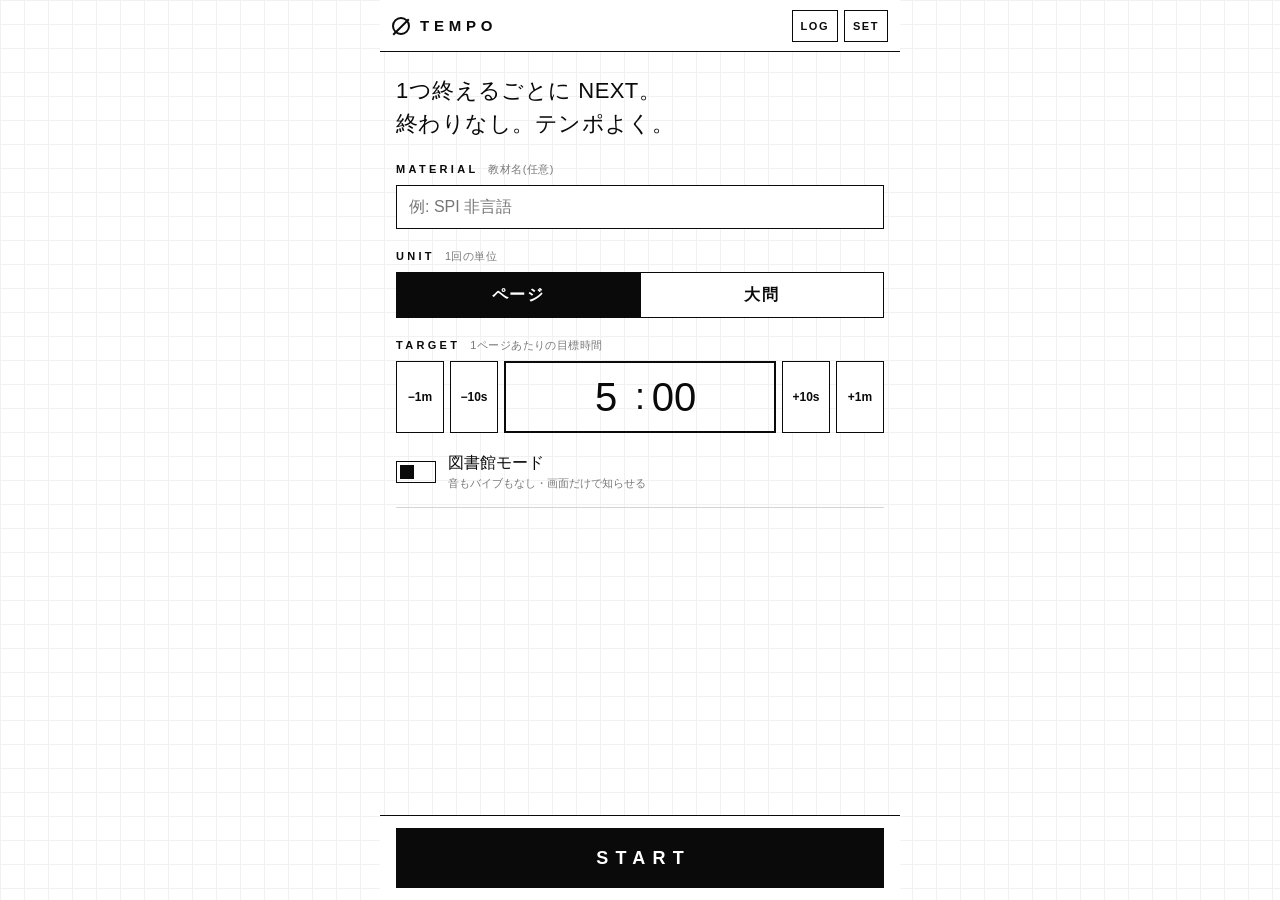
==== tempo/index.html @ 5a0338f0 "Add TEMPO: endless per-page/problem timer with slump warnings New standalone PWA under tempo/ (own m" ====
<!doctype html>
<html lang="ja">
<head>
  <meta charset="utf-8">
  <meta name="viewport" content="width=device-width, initial-scale=1, viewport-fit=cover">
  <meta name="theme-color" content="#ffffff">
  <meta name="apple-mobile-web-app-capable" content="yes">
  <meta name="apple-mobile-web-app-status-bar-style" content="default">
  <meta name="apple-mobile-web-app-title" content="TEMPO">
  <title>TEMPO</title>
  <link rel="manifest" href="manifest.webmanifest">
  <link rel="icon" href="icons/icon.svg" type="image/svg+xml">
  <link rel="apple-touch-icon" href="icons/icon-192.png">
  <link rel="stylesheet" href="style.css?v=1">
</head>
<body>
  <!-- スタート -->
  <section id="setup" class="screen">
    <header class="bar">
      <span class="logo" aria-label="TEMPO"><span class="logo-mark" aria-hidden="true"></span>TEMPO</span>
      <button class="icon-btn" data-go="history" aria-label="履歴">LOG</button>
      <button class="icon-btn" data-go="settings" aria-label="設定">SET</button>
    </header>
    <div class="content">
      <p class="lead">1つ終えるごとに NEXT。<br>終わりなし。テンポよく。</p>

      <label class="field">
        <span class="field-label">MATERIAL<small>教材名(任意)</small></span>
        <input id="setup-title" type="text" maxlength="24" placeholder="例: SPI 非言語" list="title-list" autocomplete="off">
        <datalist id="title-list"></datalist>
      </label>

      <div class="field">
        <span class="field-label">UNIT<small>1回の単位</small></span>
        <div id="setup-unit" class="seg" role="radiogroup" aria-label="単位"></div>
      </div>

      <div class="field">
        <span class="field-label">TARGET<small>1<span class="unit-name">ページ</span>あたりの目標時間</small></span>
        <div class="target">
          <button class="step" data-step="-60" aria-label="1分減らす">−1m</button>
          <button class="step" data-step="-10" aria-label="10秒減らす">−10s</button>
          <div class="target-input">
            <input id="setup-min" type="number" inputmode="numeric" min="0" max="180" aria-label="分">
            <span>:</span>
            <input id="setup-sec" type="number" inputmode="numeric" min="0" max="59" step="5" aria-label="秒">
          </div>
          <button class="step" data-step="10" aria-label="10秒増やす">+10s</button>
          <button class="step" data-step="60" aria-label="1分増やす">+1m</button>
        </div>
      </div>

      <label class="toggle">
        <input id="setup-library" type="checkbox">
        <span class="toggle-box" aria-hidden="true"></span>
        <span>図書館モード<small>音もバイブもなし・画面だけで知らせる</small></span>
      </label>

      <div id="setup-last" class="last"></div>
    </div>
    <footer class="foot">
      <button id="btn-start" class="primary">START</button>
    </footer>
  </section>

  <!-- 計測 -->
  <section id="play" class="screen" hidden>
    <header class="bar play-bar">
      <span id="play-title" class="play-title"></span>
      <span id="play-total" class="play-total num">0:00</span>
      <button id="btn-library" class="icon-btn" aria-pressed="false" aria-label="図書館モード">LIB</button>
      <button id="btn-exit" class="exit" aria-label="終了">EXIT</button>
    </header>
    <div id="banner" class="banner" role="status" aria-live="polite"></div>
    <div class="play-main">
      <div class="ring-wrap">
        <svg id="ring" class="ring" viewBox="0 0 200 200" aria-hidden="true">
          <g id="ring-ticks"></g>
          <circle class="ring-track" cx="100" cy="100" r="84"/>
          <circle id="ring-1" class="ring-arc" cx="100" cy="100" r="84"/>
          <circle id="ring-2" class="ring-arc over" cx="100" cy="100" r="72"/>
        </svg>
        <div class="ring-center">
          <div id="play-no" class="ring-no">No. 1</div>
          <div id="play-lap" class="ring-lap num">0:00</div>
          <div id="play-target" class="ring-target num"></div>
        </div>
      </div>
      <div id="play-stats" class="stats"></div>
      <div id="play-bars" class="bars" aria-label="各回の時間"></div>
    </div>
    <footer class="foot play-foot">
      <div class="sub-row">
        <button id="btn-pause" class="ghost">PAUSE</button>
        <button id="btn-undo" class="ghost">UNDO</button>
      </div>
      <button id="btn-next" class="primary next">NEXT</button>
    </footer>
  </section>

  <!-- リザルト -->
  <section id="result" class="screen" hidden>
    <header class="bar"><span class="logo"><span class="logo-mark" aria-hidden="true"></span>RESULT</span></header>
    <div class="content">
      <div id="result-head" class="result-head"></div>
      <div id="result-stats" class="stats wide"></div>
      <div id="result-bars" class="bars tall"></div>
      <label class="field">
        <span class="field-label">COMMENT<small>ひとこと</small></span>
        <textarea id="result-comment" rows="3" maxlength="200" placeholder="例: 後半ダレた。図形問題で止まりがち"></textarea>
      </label>
    </div>
    <footer class="foot">
      <button id="btn-save" class="primary">記録して終了</button>
    </footer>
  </section>

  <!-- 履歴 -->
  <section id="history" class="screen" hidden>
    <header class="bar">
      <button class="icon-btn" data-go="setup" aria-label="戻る">←</button>
      <span class="logo">LOG</span>
    </header>
    <div class="content" id="history-body"></div>
  </section>

  <!-- 設定 -->
  <section id="settings" class="screen" hidden>
    <header class="bar">
      <button class="icon-btn" data-go="setup" aria-label="戻る">←</button>
      <span class="logo">SETTINGS</span>
    </header>
    <div class="content">
      <form id="settings-form" class="form">
        <h3>警告のタイミング</h3>
        <label class="num-field"><span>注意<small>目標の何%を超えたら</small></span><span><input name="cautionPct" type="number" min="50" max="300" step="5" required>%</span></label>
        <label class="num-field"><span>警告(ダレ)<small>目標の何%を超えたら・画面反転</small></span><span><input name="warnPct" type="number" min="60" max="500" step="5" required>%</span></label>
        <label class="num-field"><span>ペース低下<small>直近の平均が全体平均の何%以上</small></span><span><input name="slumpPct" type="number" min="105" max="300" step="5" required>%</span></label>
        <label class="num-field"><span>直近として見る数<small>ペース低下の判定に使う</small></span><span><input name="slumpWindow" type="number" min="2" max="10" required>回</span></label>
        <h3>通知</h3>
        <label class="toggle"><input name="sound" type="checkbox"><span class="toggle-box" aria-hidden="true"></span><span>音とバイブ<small>図書館モード中は常にオフ</small></span></label>
        <label class="toggle"><input name="libraryDefault" type="checkbox"><span class="toggle-box" aria-hidden="true"></span><span>図書館モードを最初からオン</span></label>
        <button type="submit" class="primary">保存</button>
      </form>
      <div class="form">
        <h3>バックアップ</h3>
        <p class="muted">記録はこの端末のブラウザ内に保存されます。</p>
        <button id="btn-export" class="ghost wide">書き出す (JSON)</button>
        <label class="ghost wide file-btn">読み込む<input id="input-import" type="file" accept="application/json,.json" hidden></label>
        <button id="btn-clear" class="ghost wide danger">全記録を削除</button>
        <h3>バージョン</h3>
        <div id="version" class="version"></div>
      </div>
    </div>
  </section>

  <!-- 記録詳細 -->
  <dialog id="detail">
    <div id="detail-body"></div>
    <label class="field">
      <span class="field-label">COMMENT<small>ひとこと</small></span>
      <textarea id="detail-comment" rows="3" maxlength="200"></textarea>
    </label>
    <div class="dialog-actions">
      <button id="btn-detail-delete" class="ghost danger">削除</button>
      <button id="btn-detail-save" class="ghost">保存</button>
      <button id="btn-detail-close" class="ghost">閉じる</button>
    </div>
  </dialog>

  <div class="frame" aria-hidden="true"></div>

  <script src="app.js?v=1"></script>
</body>
</html>
---- tempo/style.css ----
/* TEMPO — 白黒・幾何学。角は丸めず、1px の罫線と方眼で組む */
:root {
  --bg: #ffffff;
  --ink: #0a0a0a;
  --line: #d4d4d4;   /* 罫線・未達のトラック */
  --muted: #7a7a7a;  /* 補足の文字 */
  --soft: #bdbdbd;   /* 目標内の棒 */
  --grid: #f1f1f1;   /* 方眼 */
  color-scheme: light;
}
/* 図書館モード: 黒基調でまぶしさを抑える */
body.lib {
  --bg: #0a0a0a;
  --ink: #f2f2f2;
  --line: #333333;
  --muted: #8c8c8c;
  --soft: #5a5a5a;
  --grid: #141414;
  color-scheme: dark;
}
/* 警告(通常モード): 画面全体の白黒を反転 */
body.invert:not(.lib) {
  --bg: #0a0a0a;
  --ink: #ffffff;
  --line: #3a3a3a;
  --muted: #a0a0a0;
  --soft: #5f5f5f;
  --grid: #161616;
}

* { box-sizing: border-box; border-radius: 0; }
html, body { height: 100%; margin: 0; }
body {
  background-color: var(--bg);
  background-image:
    linear-gradient(var(--grid) 1px, transparent 1px),
    linear-gradient(90deg, var(--grid) 1px, transparent 1px);
  background-size: 24px 24px;
  color: var(--ink);
  font-family: "Helvetica Neue", Helvetica, Arial, "Hiragino Kaku Gothic ProN", "Hiragino Sans", "Noto Sans JP", sans-serif;
  -webkit-tap-highlight-color: transparent;
  overscroll-behavior: none;
  transition: background-color .25s, color .25s;
}
button, input, textarea { font: inherit; color: inherit; }
.num, .stat-val, .bar-num { font-variant-numeric: tabular-nums; }

.screen {
  display: flex; flex-direction: column;
  height: 100dvh; max-width: 520px; margin: 0 auto;
  padding-top: env(safe-area-inset-top);
}
.screen[hidden] { display: none; }

/* ---- バー ---- */
.bar {
  display: flex; align-items: center; gap: 6px;
  height: 52px; padding: 0 12px;
  border-bottom: 1px solid var(--ink);
  background: var(--bg);
}
.logo {
  flex: 1; display: inline-flex; align-items: center; gap: 10px;
  font-weight: 700; letter-spacing: .32em; font-size: 15px;
}
.logo-mark {
  width: 18px; height: 18px; border: 2px solid var(--ink); border-radius: 50%;
  position: relative;
}
.logo-mark::after { /* 円に斜めの1本線 */
  content: ""; position: absolute; left: 50%; top: -3px; width: 2px; height: 22px;
  background: var(--ink); transform: translateX(-50%) rotate(45deg);
}
.icon-btn {
  min-width: 44px; height: 32px; padding: 0 8px;
  background: none; border: 1px solid var(--ink);
  font-size: 11px; font-weight: 700; letter-spacing: .14em; cursor: pointer;
}
.icon-btn[aria-pressed="true"] { background: var(--ink); color: var(--bg); }

.content { flex: 1; overflow-y: auto; padding: 18px 16px 24px; }
.foot {
  display: flex; flex-direction: column; gap: 8px;
  padding: 12px 16px calc(12px + env(safe-area-inset-bottom));
  border-top: 1px solid var(--ink); background: var(--bg);
}
.muted { color: var(--muted); font-size: 12px; }

/* ---- ボタン ---- */
.primary {
  width: 100%; min-height: 60px; border: 0;
  background: var(--ink); color: var(--bg);
  font-size: 18px; font-weight: 700; letter-spacing: .4em; text-indent: .4em; cursor: pointer;
}
.primary:active { opacity: .82; }
.ghost {
  min-height: 44px; padding: 0 14px;
  background: var(--bg); border: 1px solid var(--ink);
  font-size: 12px; font-weight: 700; letter-spacing: .16em; cursor: pointer;
}
.ghost.wide { width: 100%; display: flex; align-items: center; justify-content: center; }
.ghost.danger { border-style: dashed; }
.ghost:disabled { opacity: .35; }
.file-btn { cursor: pointer; }

/* ---- スタート ---- */
.lead { margin: 4px 0 22px; font-size: 22px; font-weight: 300; line-height: 1.5; letter-spacing: .02em; }
.field { display: block; margin-bottom: 20px; }
.field-label {
  display: flex; align-items: baseline; gap: 10px; margin-bottom: 8px;
  font-size: 11px; font-weight: 700; letter-spacing: .3em;
}
.field-label small { font-size: 11px; font-weight: 400; letter-spacing: .04em; color: var(--muted); }
.field input[type=text], .field textarea {
  width: 100%; padding: 12px; font-size: 16px;
  background: var(--bg); border: 1px solid var(--ink); resize: vertical;
}
.seg { display: flex; border: 1px solid var(--ink); }
.seg button {
  flex: 1; min-height: 44px; border: 0; background: var(--bg); cursor: pointer;
  font-weight: 700; letter-spacing: .1em;
}
.seg button + button { border-left: 1px solid var(--ink); }
.seg button[aria-checked="true"] { background: var(--ink); color: var(--bg); }
.target { display: flex; align-items: stretch; gap: 6px; }
.step {
  width: 48px; border: 1px solid var(--ink); background: var(--bg);
  font-size: 12px; font-weight: 700; cursor: pointer; font-variant-numeric: tabular-nums;
}
.target-input {
  flex: 1; display: flex; align-items: center; justify-content: center;
  border: 2px solid var(--ink); height: 72px;
}
.target-input input {
  width: 2.6ch; border: 0; background: none; text-align: center;
  font-size: 40px; font-weight: 200; font-variant-numeric: tabular-nums;
  -moz-appearance: textfield;
}
.target-input input::-webkit-outer-spin-button, .target-input input::-webkit-inner-spin-button { -webkit-appearance: none; margin: 0; }
.target-input span { font-size: 36px; font-weight: 200; }
.toggle { display: flex; align-items: center; gap: 12px; margin: 6px 0 16px; cursor: pointer; }
.toggle input { position: absolute; opacity: 0; pointer-events: none; }
.toggle-box { flex: none; width: 40px; height: 22px; border: 1px solid var(--ink); position: relative; }
.toggle-box::after {
  content: ""; position: absolute; top: 3px; left: 3px; width: 14px; height: 14px; background: var(--ink);
  transition: transform .15s;
}
.toggle input:checked + .toggle-box { background: var(--ink); }
.toggle input:checked + .toggle-box::after { background: var(--bg); transform: translateX(18px); }
.toggle input:focus-visible + .toggle-box { outline: 2px solid var(--ink); outline-offset: 2px; }
.toggle small { display: block; color: var(--muted); font-size: 11px; margin-top: 2px; }
.last { border-top: 1px solid var(--line); padding-top: 12px; font-size: 12px; color: var(--muted); line-height: 1.6; }

/* ---- 計測 ---- */
.play-bar { gap: 8px; }
.play-title { flex: 1; font-size: 12px; font-weight: 700; letter-spacing: .12em; overflow: hidden; white-space: nowrap; text-overflow: ellipsis; }
.play-total { font-size: 13px; color: var(--muted); }
.exit {
  height: 24px; padding: 0 6px; border: 1px solid var(--muted); background: none; color: var(--muted);
  font-size: 9px; font-weight: 700; letter-spacing: .16em; cursor: pointer;
}
.banner {
  height: 34px; display: flex; align-items: center; justify-content: center;
  font-size: 13px; font-weight: 700; letter-spacing: .08em;
  border-bottom: 1px solid var(--line); color: var(--muted);
}
.banner.caution { background: var(--ink); color: var(--bg); border-color: var(--ink); }
.banner.slump {
  color: var(--ink);
  background: repeating-linear-gradient(135deg, var(--bg) 0 8px, var(--line) 8px 9px);
}
.banner.warn { background: var(--ink); color: var(--bg); letter-spacing: .14em; }
.play-main { flex: 1; overflow-y: auto; display: flex; flex-direction: column; align-items: stretch; padding: 10px 16px 6px; gap: 12px; }

.ring-wrap { position: relative; width: min(64vw, 250px); aspect-ratio: 1; margin: 0 auto; }
.ring { width: 100%; height: 100%; transform: rotate(-90deg); }
.ring-track { fill: none; stroke: var(--line); stroke-width: 2; }
.ring-arc { fill: none; stroke: var(--ink); stroke-width: 6; stroke-linecap: butt; transition: stroke-width .2s; }
.ring-arc.over { stroke-width: 3; }
.ring-tick { stroke: var(--ink); stroke-width: 1; }
.ring-tick.mark { stroke-width: 3; }
body.caution .ring-arc { stroke-width: 10; }
body.caution .ring-arc.over, body.warn .ring-arc.over { stroke-width: 6; }
.ring-center { position: absolute; inset: 0; display: flex; flex-direction: column; align-items: center; justify-content: center; }
.ring-no { font-size: 12px; font-weight: 700; letter-spacing: .3em; }
.ring-lap { font-size: clamp(44px, 15vw, 60px); font-weight: 200; line-height: 1.1; }
body.caution .ring-lap, body.warn .ring-lap { font-weight: 500; }
.ring-target { font-size: 12px; color: var(--muted); letter-spacing: .06em; }

.stats { display: grid; grid-template-columns: repeat(3, 1fr); border: 1px solid var(--ink); }
.stats.wide { margin: 14px 0; }
.stat { padding: 8px 10px; border-right: 1px solid var(--line); border-bottom: 1px solid var(--line); min-width: 0; }
.stat:nth-child(3n) { border-right: 0; }
.stats .stat:nth-last-child(-n+3) { border-bottom: 0; }
.stat-label { font-size: 9px; font-weight: 700; letter-spacing: .22em; color: var(--muted); }
.stat-label small { letter-spacing: .02em; font-weight: 400; }
.stat-val { font-size: 19px; font-weight: 300; margin-top: 2px; white-space: nowrap; }
.stat.key .stat-val { font-weight: 600; }

.bars { position: relative; height: 64px; border-bottom: 1px solid var(--ink); display: flex; align-items: flex-end; gap: 2px; }
.bars.tall { height: 120px; margin-bottom: 18px; }
.bars .b { flex: 1 1 0; max-width: 16px; background: var(--soft); min-height: 2px; }
.bars .b.over { background: var(--ink); }
.bars .b.cur { background: none; border: 1px dashed var(--ink); border-bottom: 0; }
.bars .t { position: absolute; left: 0; right: 0; border-top: 1px dashed var(--muted); pointer-events: none; }
.bars .t span { position: absolute; right: 0; top: -15px; font-size: 9px; letter-spacing: .1em; color: var(--muted); background: var(--bg); padding: 0 2px; }
.bars-empty { align-self: center; width: 100%; text-align: center; color: var(--muted); font-size: 11px; letter-spacing: .1em; }

.play-foot { gap: 8px; }
.sub-row { display: flex; gap: 8px; }
.sub-row .ghost { flex: 1; min-height: 40px; }
.next { min-height: 104px; font-size: 26px; letter-spacing: .6em; text-indent: .6em; }
body.paused .ring-lap, body.paused .ring-arc { opacity: .3; }

/* 警告(ダレ): 縁を斜線で囲んで点滅 */
.frame { display: none; }
body.warn .frame {
  display: block; position: fixed; inset: 0; pointer-events: none; z-index: 30;
  border: 10px solid transparent;
  border-image: repeating-linear-gradient(45deg, var(--ink) 0 8px, transparent 8px 16px) 10;
  animation: blink 1s steps(2, start) infinite;
}
@keyframes blink { to { visibility: hidden; } }
@media (prefers-reduced-motion: reduce) { body.warn .frame { animation: none; } }

/* ---- リザルト ---- */
.result-head { text-align: center; padding: 8px 0 4px; }
.result-head .cap { font-size: 11px; font-weight: 700; letter-spacing: .3em; }
.result-head .big { font-size: 64px; font-weight: 200; line-height: 1.1; font-variant-numeric: tabular-nums; }
.result-head .sub { font-size: 13px; color: var(--muted); }

/* ---- 履歴 ---- */
.h-section { font-size: 11px; font-weight: 700; letter-spacing: .3em; margin: 0 0 8px; }
.trend { border: 1px solid var(--ink); padding: 10px; margin-bottom: 20px; }
.trend select { width: 100%; margin-bottom: 8px; padding: 8px; border: 1px solid var(--ink); background: var(--bg); font-size: 14px; }
.trend svg { display: block; width: 100%; height: auto; }
.trend-axis { fill: var(--muted); font-size: 10px; font-variant-numeric: tabular-nums; }
.list { display: grid; gap: 0; border-top: 1px solid var(--ink); }
.row {
  display: grid; grid-template-columns: 1fr auto; gap: 4px 10px; align-items: baseline;
  padding: 12px 2px; border: 0; border-bottom: 1px solid var(--line); background: none; text-align: left; width: 100%; cursor: pointer;
}
.row .r-title { font-weight: 700; font-size: 14px; }
.row .r-avg { font-size: 22px; font-weight: 300; font-variant-numeric: tabular-nums; text-align: right; }
.row .r-sub { grid-column: 1 / -1; font-size: 11px; color: var(--muted); letter-spacing: .02em; }
.row .r-comment { grid-column: 1 / -1; font-size: 12px; }
.empty { text-align: center; color: var(--muted); padding: 40px 0; font-size: 13px; letter-spacing: .06em; }

/* ---- 設定 ---- */
.form { display: grid; gap: 12px; margin-bottom: 26px; }
.form h3 { margin: 6px 0 0; font-size: 11px; letter-spacing: .3em; }
.form p { margin: 0; }
.num-field { display: flex; align-items: center; justify-content: space-between; gap: 10px; border-bottom: 1px solid var(--line); padding-bottom: 10px; }
.num-field small { display: block; color: var(--muted); font-size: 11px; }
.num-field input { width: 72px; padding: 8px; text-align: right; border: 1px solid var(--ink); background: var(--bg); font-size: 16px; font-variant-numeric: tabular-nums; }
.version { font-size: 13px; font-variant-numeric: tabular-nums; }
.version.mixed { font-weight: 700; border: 1px dashed var(--ink); padding: 8px; }

dialog {
  background: var(--bg); color: var(--ink); border: 1px solid var(--ink);
  width: min(92vw, 460px); padding: 16px; max-height: 90dvh;
}
dialog::backdrop { background: rgba(0, 0, 0, .55); }
.dialog-actions { display: flex; justify-content: flex-end; gap: 8px; }
.d-title { font-weight: 700; font-size: 15px; margin-bottom: 4px; }
.d-sub { color: var(--muted); font-size: 12px; margin-bottom: 10px; }
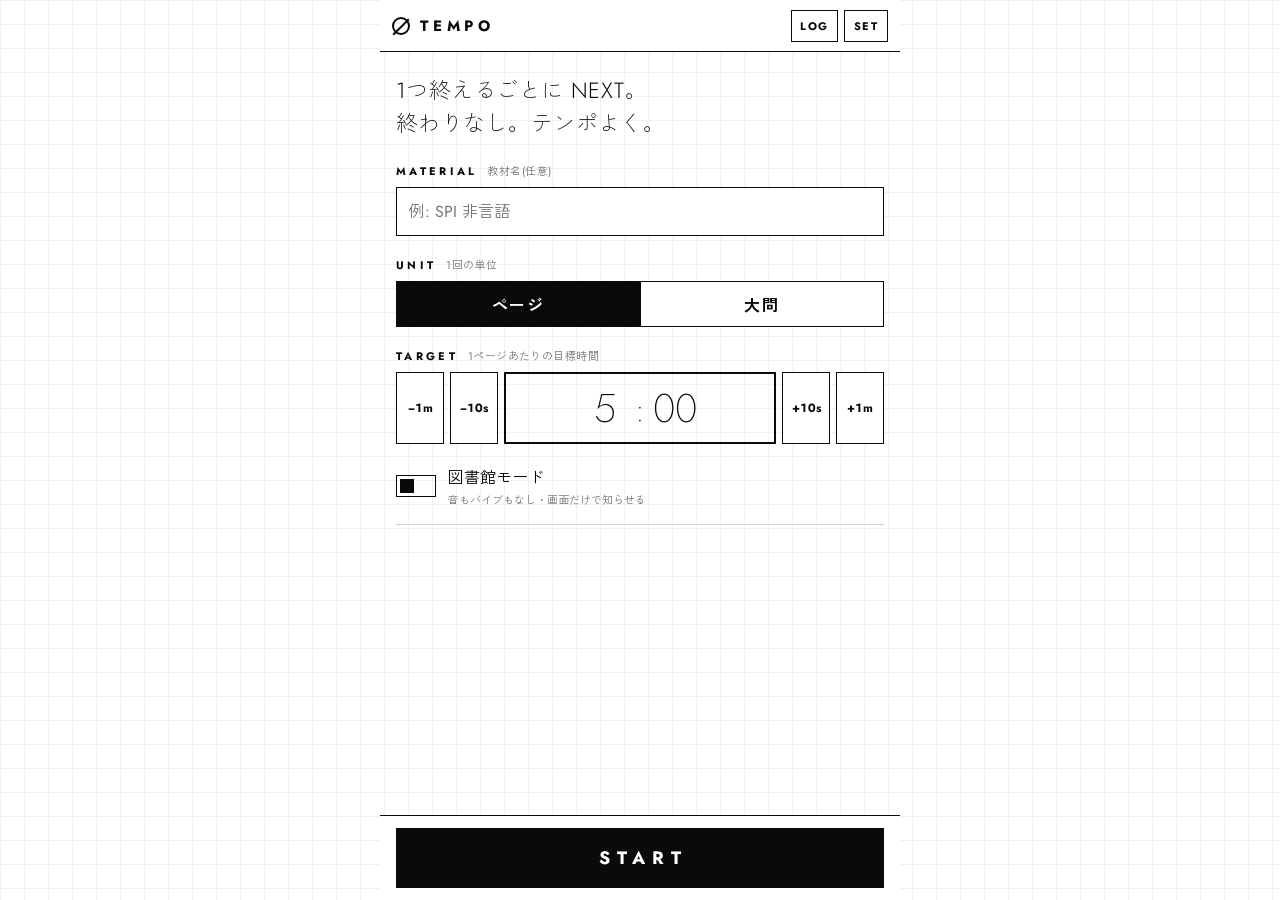
==== commit 57178bf0: "TEMPO: use Google Fonts (Jost + Zen Kaku Gothic New) - Jost for Latin/digits (geometric, tabular fig" ====
--- a/tempo/index.html
+++ b/tempo/index.html
@@ -11,7 +11,11 @@
   <link rel="manifest" href="manifest.webmanifest">
   <link rel="icon" href="icons/icon.svg" type="image/svg+xml">
   <link rel="apple-touch-icon" href="icons/icon-192.png">
-  <link rel="stylesheet" href="style.css?v=1">
+  <!-- Google Fonts: 英数字は幾何学的な Jost、日本語は Zen Kaku Gothic New -->
+  <link rel="preconnect" href="https://fonts.googleapis.com">
+  <link rel="preconnect" href="https://fonts.gstatic.com" crossorigin>
+  <link rel="stylesheet" crossorigin="anonymous" href="https://fonts.googleapis.com/css2?family=Jost:wght@200..700&family=Zen+Kaku+Gothic+New:wght@400;500;700&display=swap">
+  <link rel="stylesheet" href="style.css?v=2">
 </head>
 <body>
   <!-- スタート -->
@@ -170,6 +174,6 @@
 
   <div class="frame" aria-hidden="true"></div>
 
-  <script src="app.js?v=1"></script>
+  <script src="app.js?v=2"></script>
 </body>
 </html>
--- a/tempo/style.css
+++ b/tempo/style.css
@@ -37,7 +37,8 @@
     linear-gradient(90deg, var(--grid) 1px, transparent 1px);
   background-size: 24px 24px;
   color: var(--ink);
-  font-family: "Helvetica Neue", Helvetica, Arial, "Hiragino Kaku Gothic ProN", "Hiragino Sans", "Noto Sans JP", sans-serif;
+  /* 英数字は Jost(幾何学・数字の幅をそろえられる)、日本語は Zen Kaku Gothic New。読み込み前・オフライン初回はシステムフォント */
+  font-family: "Jost", "Zen Kaku Gothic New", "Hiragino Kaku Gothic ProN", "Hiragino Sans", "Noto Sans JP", sans-serif;
   -webkit-tap-highlight-color: transparent;
   overscroll-behavior: none;
   transition: background-color .25s, color .25s;
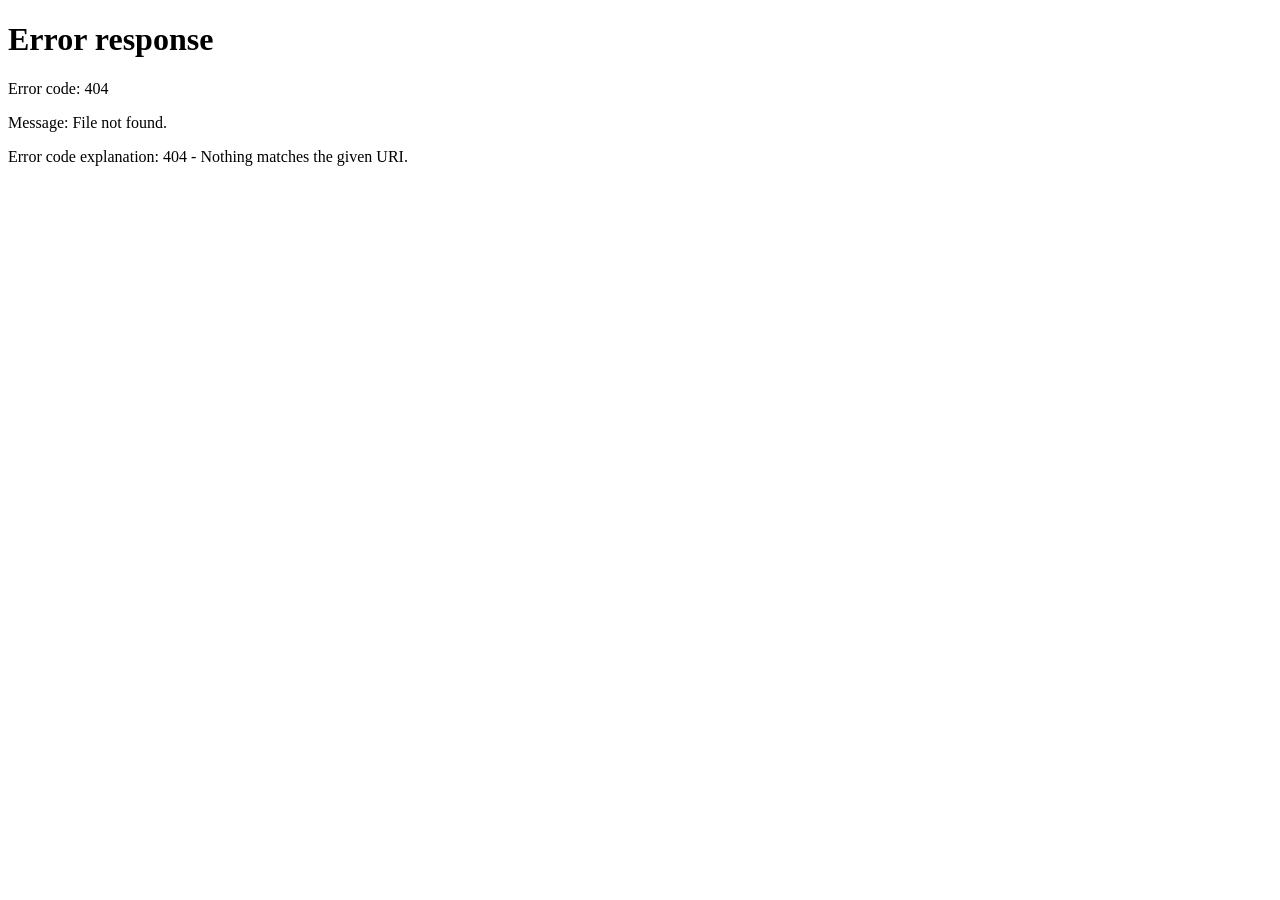
==== commit 5d3628d0: "Move TEMPO to its own repo; leave a redirect at tempo/ TEMPO's scope (/PWA-app/tempo/) sat inside th" ====
--- a/tempo/index.html
+++ b/tempo/index.html
@@ -2,178 +2,37 @@
 <html lang="ja">
 <head>
   <meta charset="utf-8">
-  <meta name="viewport" content="width=device-width, initial-scale=1, viewport-fit=cover">
-  <meta name="theme-color" content="#ffffff">
-  <meta name="apple-mobile-web-app-capable" content="yes">
-  <meta name="apple-mobile-web-app-status-bar-style" content="default">
-  <meta name="apple-mobile-web-app-title" content="TEMPO">
-  <title>TEMPO</title>
-  <link rel="manifest" href="manifest.webmanifest">
-  <link rel="icon" href="icons/icon.svg" type="image/svg+xml">
-  <link rel="apple-touch-icon" href="icons/icon-192.png">
-  <!-- Google Fonts: 英数字は幾何学的な Jost、日本語は Zen Kaku Gothic New -->
-  <link rel="preconnect" href="https://fonts.googleapis.com">
-  <link rel="preconnect" href="https://fonts.gstatic.com" crossorigin>
-  <link rel="stylesheet" crossorigin="anonymous" href="https://fonts.googleapis.com/css2?family=Jost:wght@200..700&family=Zen+Kaku+Gothic+New:wght@400;500;700&display=swap">
-  <link rel="stylesheet" href="style.css?v=2">
+  <meta name="viewport" content="width=device-width, initial-scale=1">
+  <meta name="robots" content="noindex">
+  <title>TEMPO は移転しました</title>
+  <style>
+    body { margin: 0; min-height: 100dvh; display: grid; place-items: center; background: #fff; color: #0a0a0a;
+      font-family: "Helvetica Neue", Helvetica, Arial, "Hiragino Kaku Gothic ProN", "Noto Sans JP", sans-serif; }
+    main { max-width: 320px; padding: 24px; border: 1px solid #0a0a0a; text-align: center; line-height: 1.7; }
+    h1 { font-size: 15px; letter-spacing: .32em; margin: 0 0 12px; }
+    a { display: block; margin-top: 16px; padding: 14px; background: #0a0a0a; color: #fff; text-decoration: none; font-weight: 700; letter-spacing: .1em; }
+  </style>
 </head>
 <body>
-  <!-- スタート -->
-  <section id="setup" class="screen">
-    <header class="bar">
-      <span class="logo" aria-label="TEMPO"><span class="logo-mark" aria-hidden="true"></span>TEMPO</span>
-      <button class="icon-btn" data-go="history" aria-label="履歴">LOG</button>
-      <button class="icon-btn" data-go="settings" aria-label="設定">SET</button>
-    </header>
-    <div class="content">
-      <p class="lead">1つ終えるごとに NEXT。<br>終わりなし。テンポよく。</p>
-
-      <label class="field">
-        <span class="field-label">MATERIAL<small>教材名(任意)</small></span>
-        <input id="setup-title" type="text" maxlength="24" placeholder="例: SPI 非言語" list="title-list" autocomplete="off">
-        <datalist id="title-list"></datalist>
-      </label>
-
-      <div class="field">
-        <span class="field-label">UNIT<small>1回の単位</small></span>
-        <div id="setup-unit" class="seg" role="radiogroup" aria-label="単位"></div>
-      </div>
-
-      <div class="field">
-        <span class="field-label">TARGET<small>1<span class="unit-name">ページ</span>あたりの目標時間</small></span>
-        <div class="target">
-          <button class="step" data-step="-60" aria-label="1分減らす">−1m</button>
-          <button class="step" data-step="-10" aria-label="10秒減らす">−10s</button>
-          <div class="target-input">
-            <input id="setup-min" type="number" inputmode="numeric" min="0" max="180" aria-label="分">
-            <span>:</span>
-            <input id="setup-sec" type="number" inputmode="numeric" min="0" max="59" step="5" aria-label="秒">
-          </div>
-          <button class="step" data-step="10" aria-label="10秒増やす">+10s</button>
-          <button class="step" data-step="60" aria-label="1分増やす">+1m</button>
-        </div>
-      </div>
-
-      <label class="toggle">
-        <input id="setup-library" type="checkbox">
-        <span class="toggle-box" aria-hidden="true"></span>
-        <span>図書館モード<small>音もバイブもなし・画面だけで知らせる</small></span>
-      </label>
-
-      <div id="setup-last" class="last"></div>
-    </div>
-    <footer class="foot">
-      <button id="btn-start" class="primary">START</button>
-    </footer>
-  </section>
-
-  <!-- 計測 -->
-  <section id="play" class="screen" hidden>
-    <header class="bar play-bar">
-      <span id="play-title" class="play-title"></span>
-      <span id="play-total" class="play-total num">0:00</span>
-      <button id="btn-library" class="icon-btn" aria-pressed="false" aria-label="図書館モード">LIB</button>
-      <button id="btn-exit" class="exit" aria-label="終了">EXIT</button>
-    </header>
-    <div id="banner" class="banner" role="status" aria-live="polite"></div>
-    <div class="play-main">
-      <div class="ring-wrap">
-        <svg id="ring" class="ring" viewBox="0 0 200 200" aria-hidden="true">
-          <g id="ring-ticks"></g>
-          <circle class="ring-track" cx="100" cy="100" r="84"/>
-          <circle id="ring-1" class="ring-arc" cx="100" cy="100" r="84"/>
-          <circle id="ring-2" class="ring-arc over" cx="100" cy="100" r="72"/>
-        </svg>
-        <div class="ring-center">
-          <div id="play-no" class="ring-no">No. 1</div>
-          <div id="play-lap" class="ring-lap num">0:00</div>
-          <div id="play-target" class="ring-target num"></div>
-        </div>
-      </div>
-      <div id="play-stats" class="stats"></div>
-      <div id="play-bars" class="bars" aria-label="各回の時間"></div>
-    </div>
-    <footer class="foot play-foot">
-      <div class="sub-row">
-        <button id="btn-pause" class="ghost">PAUSE</button>
-        <button id="btn-undo" class="ghost">UNDO</button>
-      </div>
-      <button id="btn-next" class="primary next">NEXT</button>
-    </footer>
-  </section>
-
-  <!-- リザルト -->
-  <section id="result" class="screen" hidden>
-    <header class="bar"><span class="logo"><span class="logo-mark" aria-hidden="true"></span>RESULT</span></header>
-    <div class="content">
-      <div id="result-head" class="result-head"></div>
-      <div id="result-stats" class="stats wide"></div>
-      <div id="result-bars" class="bars tall"></div>
-      <label class="field">
-        <span class="field-label">COMMENT<small>ひとこと</small></span>
-        <textarea id="result-comment" rows="3" maxlength="200" placeholder="例: 後半ダレた。図形問題で止まりがち"></textarea>
-      </label>
-    </div>
-    <footer class="foot">
-      <button id="btn-save" class="primary">記録して終了</button>
-    </footer>
-  </section>
-
-  <!-- 履歴 -->
-  <section id="history" class="screen" hidden>
-    <header class="bar">
-      <button class="icon-btn" data-go="setup" aria-label="戻る">←</button>
-      <span class="logo">LOG</span>
-    </header>
-    <div class="content" id="history-body"></div>
-  </section>
-
-  <!-- 設定 -->
-  <section id="settings" class="screen" hidden>
-    <header class="bar">
-      <button class="icon-btn" data-go="setup" aria-label="戻る">←</button>
-      <span class="logo">SETTINGS</span>
-    </header>
-    <div class="content">
-      <form id="settings-form" class="form">
-        <h3>警告のタイミング</h3>
-        <label class="num-field"><span>注意<small>目標の何%を超えたら</small></span><span><input name="cautionPct" type="number" min="50" max="300" step="5" required>%</span></label>
-        <label class="num-field"><span>警告(ダレ)<small>目標の何%を超えたら・画面反転</small></span><span><input name="warnPct" type="number" min="60" max="500" step="5" required>%</span></label>
-        <label class="num-field"><span>ペース低下<small>直近の平均が全体平均の何%以上</small></span><span><input name="slumpPct" type="number" min="105" max="300" step="5" required>%</span></label>
-        <label class="num-field"><span>直近として見る数<small>ペース低下の判定に使う</small></span><span><input name="slumpWindow" type="number" min="2" max="10" required>回</span></label>
-        <h3>通知</h3>
-        <label class="toggle"><input name="sound" type="checkbox"><span class="toggle-box" aria-hidden="true"></span><span>音とバイブ<small>図書館モード中は常にオフ</small></span></label>
-        <label class="toggle"><input name="libraryDefault" type="checkbox"><span class="toggle-box" aria-hidden="true"></span><span>図書館モードを最初からオン</span></label>
-        <button type="submit" class="primary">保存</button>
-      </form>
-      <div class="form">
-        <h3>バックアップ</h3>
-        <p class="muted">記録はこの端末のブラウザ内に保存されます。</p>
-        <button id="btn-export" class="ghost wide">書き出す (JSON)</button>
-        <label class="ghost wide file-btn">読み込む<input id="input-import" type="file" accept="application/json,.json" hidden></label>
-        <button id="btn-clear" class="ghost wide danger">全記録を削除</button>
-        <h3>バージョン</h3>
-        <div id="version" class="version"></div>
-      </div>
-    </div>
-  </section>
-
-  <!-- 記録詳細 -->
-  <dialog id="detail">
-    <div id="detail-body"></div>
-    <label class="field">
-      <span class="field-label">COMMENT<small>ひとこと</small></span>
-      <textarea id="detail-comment" rows="3" maxlength="200"></textarea>
-    </label>
-    <div class="dialog-actions">
-      <button id="btn-detail-delete" class="ghost danger">削除</button>
-      <button id="btn-detail-save" class="ghost">保存</button>
-      <button id="btn-detail-close" class="ghost">閉じる</button>
-    </div>
-  </dialog>
-
-  <div class="frame" aria-hidden="true"></div>
-
-  <script src="app.js?v=2"></script>
+  <main>
+    <h1>TEMPO</h1>
+    <p>TEMPO は新しいURLに移りました。<br>記録はそのまま引き継がれます。</p>
+    <a id="go" href="../../PWA-TEMPO/">新しい TEMPO を開く</a>
+  </main>
+  <script>
+    // 旧 TEMPO の Service Worker の登録と古いキャッシュ(tempo-v* / tempo-fonts)を片付けてから移動する。
+    // 記録(localStorage)は同じサイトの新しい TEMPO がそのまま使うので消さない
+    const target = new URL('../../PWA-TEMPO/', location.href).href;
+    (async () => {
+      try {
+        const reg = 'serviceWorker' in navigator && await navigator.serviceWorker.getRegistration('./');
+        if (reg && new URL(reg.scope).pathname.endsWith('/tempo/')) await reg.unregister();
+        if ('caches' in window) {
+          for (const k of await caches.keys()) if (/^tempo-(v\d+|fonts)$/.test(k)) await caches.delete(k);
+        }
+      } catch { /* 片付けに失敗しても移動はする */ }
+      location.replace(target);
+    })();
+  </script>
 </body>
 </html>
